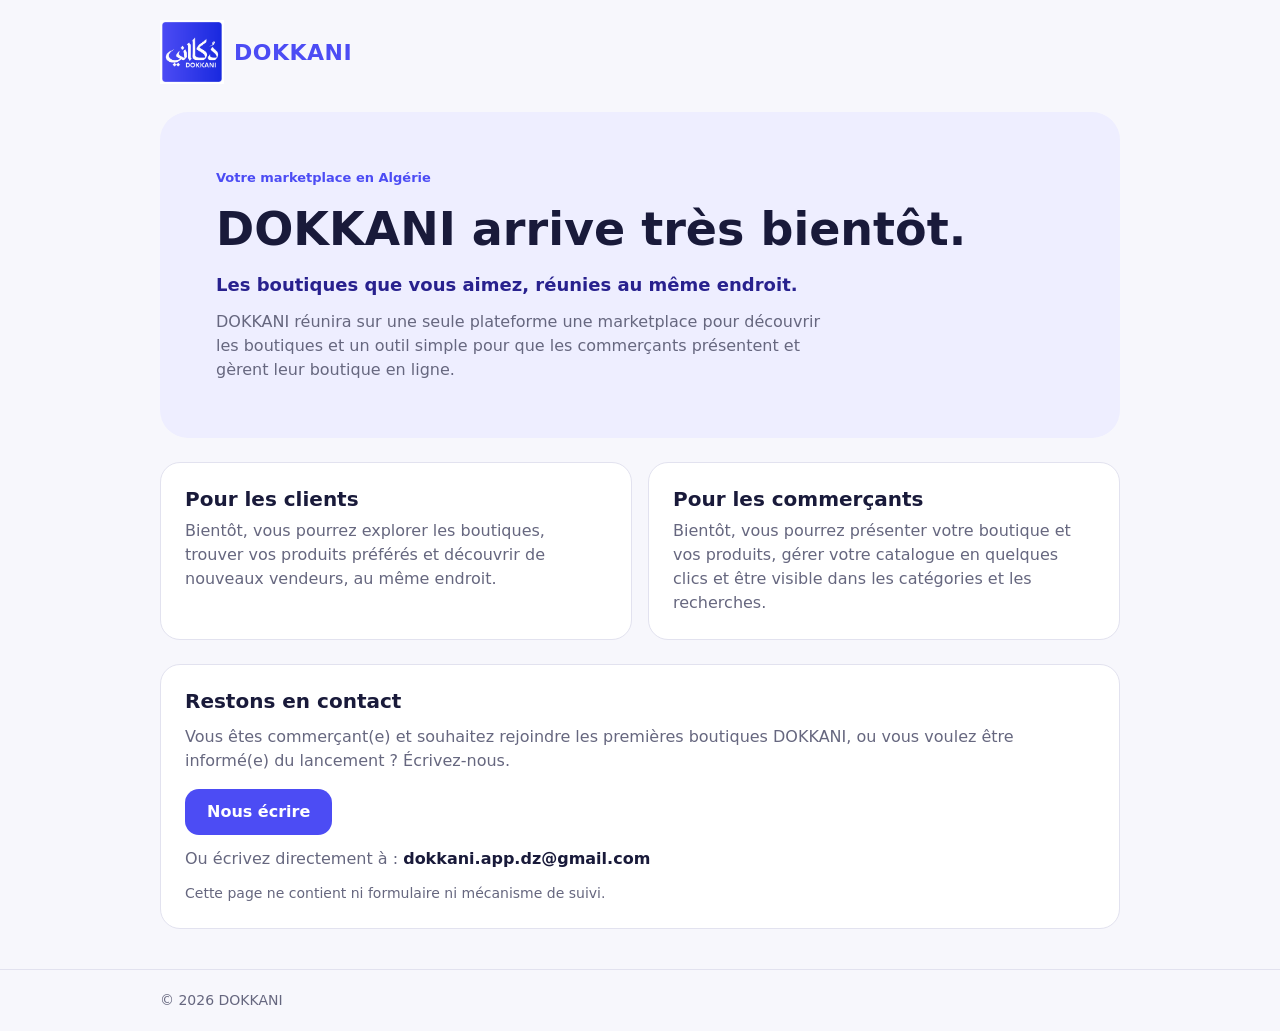
==== index.html @ 1b5543a5 "Page d'attente DOKKANI Co-Authored-By: Claude Opus 5.5 <noreply@anthropic.com>" ====
<!DOCTYPE html>
<html lang="fr">
<head>
  <meta charset="UTF-8">
  <meta name="viewport" content="width=device-width, initial-scale=1.0">
  <meta name="description" content="DOKKANI, votre marketplace en Algérie, arrive très bientôt : les boutiques que vous aimez, réunies au même endroit.">
  <meta name="theme-color" content="#4C4CF4">
  <title>DOKKANI — Lancement très bientôt</title>
  <link rel="icon" href="logo.png">
  <style>
    /* Page d'attente autonome : aucun script, aucune ressource externe.
       Couleurs : palette officielle DOKKANI (docs/DECISIONS.md, style.css). */
    :root {
      --color-primary: #4C4CF4;
      --color-primary-hover: #3535C9;
      --color-primary-light: #EEEEFF;
      --color-brand-deep: #28218E;
      --color-white: #FFFFFF;
      --color-background: #F7F7FC;
      --color-border: #E2E2EF;
      --color-text-secondary: #66677F;
      --color-text: #292A45;
      --color-heading: #191A3A;
      --radius-lg: 20px;
      --radius-md: 14px;
    }

    *, *::before, *::after { box-sizing: border-box; }

    body {
      margin: 0;
      font-family: system-ui, -apple-system, "Segoe UI", Roboto, "Noto Sans Arabic",
        "Noto Naskh Arabic", "Geeza Pro", Tahoma, Arial, sans-serif;
      font-size: 16px;
      line-height: 1.5;
      color: var(--color-text);
      background: var(--color-background);
      min-height: 100vh;
      display: flex;
      flex-direction: column;
      overflow-wrap: break-word;
    }

    .container { width: min(960px, 100% - 32px); margin-inline: auto; }

    h1, h2 { margin: 0; line-height: 1.2; color: var(--color-heading); }
    p { margin: 0; }

    header { padding-block: 20px; }
    .brand {
      display: flex;
      align-items: center;
      gap: 10px;
      font-weight: 800;
      font-size: 22px;
      color: var(--color-primary);
      letter-spacing: .5px;
    }
    .brand img { width: 64px; height: 64px; object-fit: contain; }

    main { flex: 1; display: grid; gap: 24px; padding-block: 8px 40px; }

    .hero {
      padding: clamp(24px, 5vw, 56px);
      border-radius: 28px;
      background: var(--color-primary-light);
    }
    .eyebrow { color: var(--color-primary); font-weight: 600; font-size: 13px; }
    .hero h1 { font-size: clamp(28px, 6vw, 46px); margin-block: 14px; }
    .lead { font-size: 18px; font-weight: 600; color: var(--color-brand-deep); }
    .intro { margin-block-start: 12px; max-width: 60ch; color: var(--color-text-secondary); }

    .cards { display: grid; grid-template-columns: repeat(auto-fit, minmax(240px, 1fr)); gap: 16px; }
    .card {
      padding: 24px;
      border-radius: var(--radius-lg);
      background: var(--color-white);
      border: 1px solid var(--color-border);
    }
    .card h2 { font-size: 20px; margin-block-end: 8px; }
    .card p { color: var(--color-text-secondary); }
    .contact p { margin-block-start: 12px; }

    .btn {
      display: inline-flex;
      align-items: center;
      justify-content: center;
      min-height: 44px;
      margin-block-start: 16px;
      padding: 11px 22px;
      border-radius: var(--radius-md);
      background: var(--color-primary);
      color: var(--color-white);
      font-weight: 600;
      text-decoration: none;
    }
    .btn:hover { background: var(--color-primary-hover); }
    .btn:focus-visible { outline: 3px solid var(--color-primary); outline-offset: 2px; }

    .email { direction: ltr; unicode-bidi: isolate; font-weight: 600; color: var(--color-heading); }
    .note { font-size: 14px; }

    footer {
      padding-block: 20px;
      border-block-start: 1px solid var(--color-border);
      color: var(--color-text-secondary);
      font-size: 14px;
    }
  </style>
</head>
<body>
  <header>
    <div class="container brand">
      <img src="logo.png" alt="" width="64" height="64">
      <span>DOKKANI</span>
    </div>
  </header>

  <main class="container">
    <section class="hero" aria-labelledby="titre">
      <p class="eyebrow">Votre marketplace en Algérie</p>
      <h1 id="titre">DOKKANI arrive très bientôt.</h1>
      <p class="lead">Les boutiques que vous aimez, réunies au même endroit.</p>
      <p class="intro">DOKKANI réunira sur une seule plateforme une marketplace pour découvrir les boutiques et un outil simple pour que les commerçants présentent et gèrent leur boutique en ligne.</p>
    </section>

    <div class="cards">
      <section class="card" aria-labelledby="clients">
        <h2 id="clients">Pour les clients</h2>
        <p>Bientôt, vous pourrez explorer les boutiques, trouver vos produits préférés et découvrir de nouveaux vendeurs, au même endroit.</p>
      </section>
      <section class="card" aria-labelledby="commercants">
        <h2 id="commercants">Pour les commerçants</h2>
        <p>Bientôt, vous pourrez présenter votre boutique et vos produits, gérer votre catalogue en quelques clics et être visible dans les catégories et les recherches.</p>
      </section>
    </div>

    <section class="card contact" aria-labelledby="contact">
      <h2 id="contact">Restons en contact</h2>
      <p>Vous êtes commerçant(e) et souhaitez rejoindre les premières boutiques DOKKANI, ou vous voulez être informé(e) du lancement ? Écrivez-nous.</p>
      <a class="btn" href="mailto:dokkani.app.dz@gmail.com?subject=Lancement%20de%20DOKKANI">Nous écrire</a>
      <p>Ou écrivez directement à : <span class="email">dokkani.app.dz@gmail.com</span></p>
      <p class="note">Cette page ne contient ni formulaire ni mécanisme de suivi.</p>
    </section>
  </main>

  <footer>
    <div class="container">© 2026 DOKKANI</div>
  </footer>
</body>
</html>
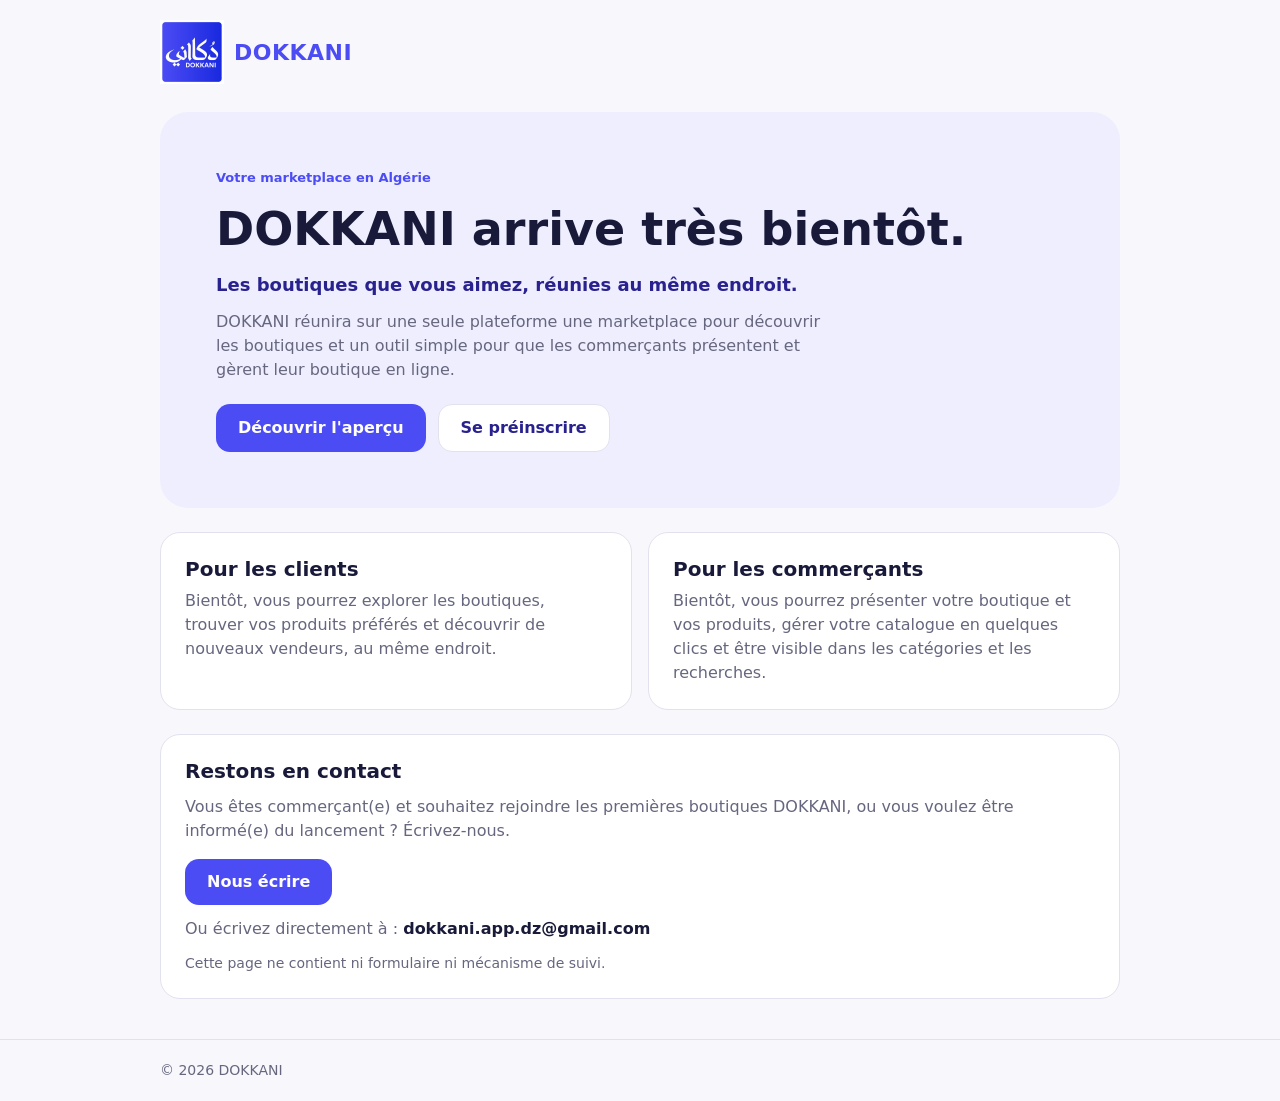
==== commit bb429168: "Ajoute l’aperçu interactif /apercu/ et les liens de l’accueil" ====
--- a/index.html
+++ b/index.html
@@ -95,6 +95,10 @@
       text-decoration: none;
     }
     .btn:hover { background: var(--color-primary-hover); }
+    .actions { display: flex; flex-wrap: wrap; gap: 12px; margin-block-start: 22px; }
+    .actions .btn { margin-block-start: 0; }
+    .btn-outline { background: var(--color-white); color: var(--color-brand-deep); border: 1px solid var(--color-border); }
+    .btn-outline:hover { background: var(--color-white); color: var(--color-primary); border-color: var(--color-primary); }
     .btn:focus-visible { outline: 3px solid var(--color-primary); outline-offset: 2px; }
 
     .email { direction: ltr; unicode-bidi: isolate; font-weight: 600; color: var(--color-heading); }
@@ -122,6 +126,10 @@
       <h1 id="titre">DOKKANI arrive très bientôt.</h1>
       <p class="lead">Les boutiques que vous aimez, réunies au même endroit.</p>
       <p class="intro">DOKKANI réunira sur une seule plateforme une marketplace pour découvrir les boutiques et un outil simple pour que les commerçants présentent et gèrent leur boutique en ligne.</p>
+      <div class="actions">
+        <a class="btn" href="apercu/">Découvrir l'aperçu</a>
+        <a class="btn btn-outline" href="https://preinscription.dokkani-dz.com/">Se préinscrire</a>
+      </div>
     </section>
 
     <div class="cards">
